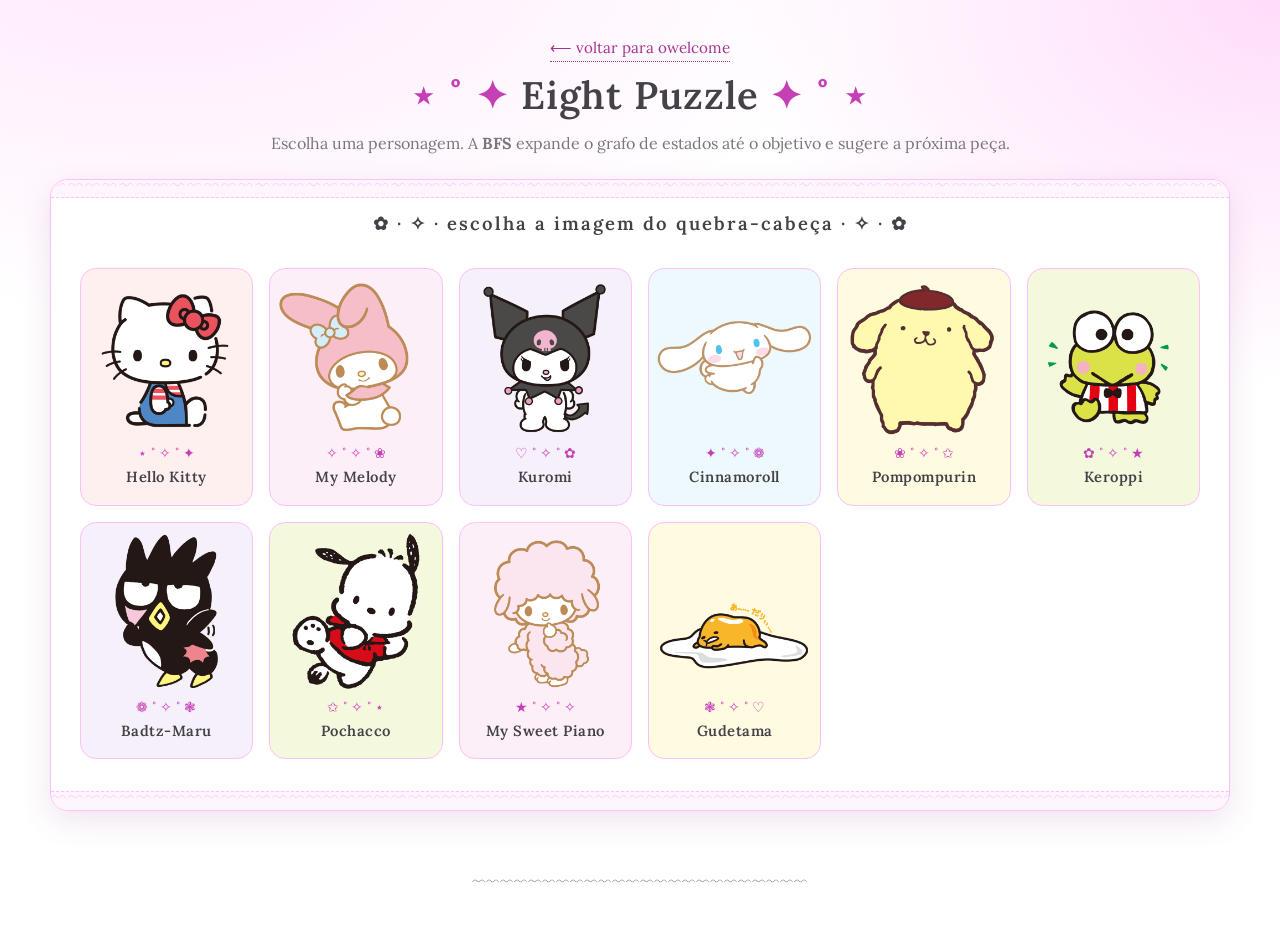
==== site/eightpuzzle.html @ 999e6971 "Adiciona showcases de BFS/DFS: Jogo da Velha e Eight Puzzle Tela inicial (site/index.html) para esco" ====
<!DOCTYPE html>
<html lang="pt-BR">
<head>
  <meta charset="UTF-8" />
  <meta name="viewport" content="width=device-width, initial-scale=1.0" />
  <title>Eight Puzzle ✦ BFS</title>
  <link rel="icon" href="data:image/svg+xml,%3Csvg xmlns='http://www.w3.org/2000/svg' viewBox='0 0 16 16'%3E%3Ctext y='13' font-size='13'%3E%F0%9F%8E%80%3C/text%3E%3C/svg%3E" />
  <link rel="preconnect" href="https://fonts.googleapis.com" />
  <link rel="preconnect" href="https://fonts.gstatic.com" crossorigin />
  <link href="https://fonts.googleapis.com/css2?family=Lora:ital,wght@0,400;0,500;0,600;1,400&display=swap" rel="stylesheet" />
  <link rel="stylesheet" href="styles.css" />
</head>
<body>
  <div class="page-head">
    <a class="backlink" href="index.html">⟵ voltar para owelcome</a>
    <h1><span class="sparkle">⋆ ˚ ✦</span> Eight Puzzle <span class="sparkle">✦ ˚ ⋆</span></h1>
    <p>Escolha uma personagem. A <b>BFS</b> expande o grafo de estados até o
      objetivo e sugere a próxima peça.</p>
  </div>

  <!-- seletor de imagem -->
  <div class="window" id="picker">
    <span class="wave -top" data-wave></span>
    <div class="window__title">✿ · ✧ · escolha a imagem do quebra-cabeça · ✧ · ✿</div>
    <div class="window__body">
      <div class="char-grid" id="char-grid"></div>
    </div>
    <span class="wave -bottom" data-wave></span>
  </div>

  <!-- area de jogo -->
  <div class="window hidden" id="game">
    <span class="wave -top" data-wave></span>
    <div class="window__body">
      <div class="play-layout">

        <div>
          <p class="panel-title"><span class="sparkle">♡</span> <span id="game-name">—</span></p>
          <div class="puzzle-board" id="board"></div>

          <div class="status" id="status"></div>

          <div class="slider-row">
            <label for="depth">embaralhar:</label>
            <input type="range" id="depth" min="4" max="16" value="11" step="1" />
            <span id="depth-val">11</span>
          </div>

          <div class="controls">
            <button class="btn -primary" id="btn-shuffle">✿ embaralhar</button>
            <button class="btn" id="btn-hint">aplicar sugestão</button>
            <button class="btn" id="btn-solve">resolver</button>
            <button class="btn" id="btn-change">trocar imagem</button>
          </div>

          <div class="note">
            <b>Lógica (BFS — igual ao pseudocódigo).</b>
            <code>fila = deque([inicio])</code>,
            <code>pai = {inicio: None}</code>; enquanto a fila não esvazia,
            tira da frente, testa se é o objetivo, senão enfileira cada vizinho
            ainda não visto guardando <code>pai[viz] = estado</code>. No fim,
            <code>reconstruct(pai, objetivo)</code> devolve o caminho mínimo.
            Vizinho = deslizar uma peça para o espaço vazio.
          </div>
        </div>

        <div>
          <p class="panel-title"><span class="sparkle">✦</span> grafo de estados (BFS, em tempo real)</p>
          <div class="graph-wrap">
            <canvas class="graph-canvas" id="graph"></canvas>
          </div>
          <div class="legend">
            <span><i class="-start"></i> estado inicial</span>
            <span><i class="-seen"></i> estado visitado</span>
            <span><i class="-goal"></i> objetivo</span>
            <span><i class="-path"></i> caminho mínimo</span>
          </div>
          <div class="graph-meta">
            <span id="graph-count">—</span>
            <span>arraste · roda para zoom ·
              <a href="#" id="btn-fit">ajustar</a></span>
          </div>
        </div>

      </div>
    </div>
    <span class="wave -bottom" data-wave></span>
  </div>

  <div class="foot"><span data-wave-inline="24"></span></div>

  <script src="js/graphview.js"></script>
  <script src="js/ui.js"></script>
  <script src="js/eightpuzzle.js"></script>
</body>
</html>
---- site/styles.css ----
/* ============================================================
   Showcases de Grafos — BFS / DFS em jogos
   Estetica: Lora + #ffc0fb / #ffffff + cinza grafite
   ============================================================ */

:root {
  --pink: #ffc0fb;
  --pink-tint: #ffe9fc;
  --pink-faint: #fff5fd;
  --white: #ffffff;
  --ink: #454149;          /* cinza grafite (no lugar do preto) */
  --ink-soft: #7b7580;
  --line: #f2a9e9;
  --accent: #c53fb6;       /* rosa mais forte p/ destaques e caminho */
  --accent-deep: #a5338f;
  --good: #4caf7d;
  --shadow: 0 10px 30px rgba(160, 90, 150, 0.16);
}

* { box-sizing: border-box; }

html { scroll-behavior: smooth; }

body {
  margin: 0;
  min-height: 100vh;
  font-family: "Lora", Georgia, "Times New Roman", serif;
  color: var(--ink);
  background:
    radial-gradient(1200px 600px at 12% -5%, var(--pink-tint), transparent 60%),
    radial-gradient(1000px 700px at 100% 0%, #ffdcfa, transparent 55%),
    var(--white);
  line-height: 1.6;
}

a { color: var(--accent-deep); }

/* ---------- moldura de "janela" com borda ﹌ ---------- */

.window {
  background: var(--white);
  border: 1.5px solid var(--pink);
  border-radius: 18px;
  box-shadow: var(--shadow);
  margin: 0 auto 2rem;
  max-width: 1180px;
  overflow: hidden;
}

.wave {
  display: block;
  overflow: hidden;
  white-space: nowrap;
  color: var(--pink);
  background: var(--pink-faint);
  height: 1.15em;
  line-height: 1.15em;
  letter-spacing: 1px;
  font-size: 1rem;
  user-select: none;
  /* ﹌ e um caractere CJK; onde nao houver fonte, a borda tracejada abaixo
     ja da o acabamento da "janela". */
  font-family: "Noto Sans CJK JP", "Noto Sans CJK SC", "Noto Sans JP",
    "Hiragino Sans", "Yu Gothic", "MS Gothic", "Lora", serif;
}
.wave.-bottom { border-top: 1px dashed var(--pink); }
.wave.-top { border-bottom: 1px dashed var(--pink); }

.window__body { padding: 1.6rem 1.8rem 2rem; }
.window__title {
  text-align: center;
  font-size: 1.15rem;
  font-weight: 600;
  letter-spacing: 2px;
  color: var(--ink);
  padding: .7rem 1rem .2rem;
}

/* ---------- cabecalho de pagina ---------- */

.page-head {
  max-width: 1180px;
  margin: 2.2rem auto 1.4rem;
  padding: 0 1.2rem;
  text-align: center;
}
.page-head h1 {
  font-size: clamp(1.6rem, 4vw, 2.4rem);
  font-weight: 600;
  margin: .2rem 0 .3rem;
  letter-spacing: 1px;
}
.page-head p { margin: .2rem 0; color: var(--ink-soft); }

.sparkle { color: var(--accent); letter-spacing: 2px; }

.backlink {
  display: inline-block;
  margin: 0 auto;
  font-size: .95rem;
  text-decoration: none;
  border-bottom: 1px dotted var(--accent-deep);
}
.backlink:hover { color: var(--accent); }

/* ---------- home ---------- */

.welcome {
  text-align: center;
  padding: 3.4rem 1.2rem 1rem;
}
.welcome__mark {
  font-size: clamp(2.6rem, 9vw, 4.6rem);
  font-weight: 600;
  letter-spacing: 3px;
  margin: 0;
  color: var(--ink);
  text-shadow: 2px 2px 0 var(--pink);
}
.welcome__sub {
  color: var(--ink-soft);
  font-style: italic;
  margin-top: .4rem;
}

.game-grid {
  display: grid;
  grid-template-columns: repeat(auto-fit, minmax(280px, 1fr));
  gap: 1.6rem;
  max-width: 900px;
  margin: 2.2rem auto 1rem;
  padding: 0 1.2rem;
}
.game-card {
  display: block;
  text-decoration: none;
  color: var(--ink);
  background: var(--white);
  border: 1.5px solid var(--pink);
  border-radius: 18px;
  padding: 1.8rem 1.4rem 2rem;
  text-align: center;
  box-shadow: var(--shadow);
  transition: transform .16s ease, box-shadow .16s ease, background .16s ease;
}
.game-card:hover {
  transform: translateY(-4px);
  background: var(--pink-faint);
  box-shadow: 0 16px 40px rgba(160, 90, 150, 0.24);
}
.game-card__name {
  font-size: 1.35rem;
  font-weight: 600;
  letter-spacing: 1px;
  margin: .4rem 0 .6rem;
}
.game-card__deco { color: var(--accent); letter-spacing: 2px; display: block; }
.game-card__desc { color: var(--ink-soft); font-size: .96rem; margin: .6rem 0 0; }
.game-card__algo {
  display: inline-block;
  margin-top: 1rem;
  font-size: .8rem;
  letter-spacing: 2px;
  text-transform: uppercase;
  color: var(--accent-deep);
  border: 1px solid var(--line);
  border-radius: 999px;
  padding: .25rem .8rem;
  background: var(--pink-faint);
}

.home-about {
  max-width: 760px;
  margin: 2.4rem auto 3rem;
  padding: 1.4rem 1.6rem;
  background: var(--pink-faint);
  border: 1px dashed var(--pink);
  border-radius: 16px;
  color: var(--ink-soft);
  font-size: .95rem;
}
.home-about b { color: var(--ink); }

/* ---------- layout jogo + grafo lado a lado ---------- */

.play-layout {
  display: grid;
  grid-template-columns: minmax(280px, 360px) 1fr;
  gap: 1.8rem;
  align-items: start;
}
@media (max-width: 860px) {
  .play-layout { grid-template-columns: 1fr; }
}

.panel-title {
  font-weight: 600;
  letter-spacing: 1px;
  margin: 0 0 .8rem;
  font-size: 1.02rem;
}
.panel-title .sparkle { font-size: .9em; }

/* ---------- jogo da velha ---------- */

.ttt-board {
  display: grid;
  grid-template-columns: repeat(3, 1fr);
  gap: 8px;
  width: 100%;
  max-width: 320px;
  aspect-ratio: 1 / 1;
  margin-bottom: 1rem;
}
.ttt-cell {
  border: 1.5px solid var(--pink);
  border-radius: 14px;
  background: var(--white);
  font-family: "Lora", serif;
  font-size: clamp(2rem, 9vw, 3rem);
  font-weight: 600;
  color: var(--ink);
  cursor: pointer;
  display: flex;
  align-items: center;
  justify-content: center;
  transition: background .12s ease, transform .12s ease;
}
.ttt-cell:hover:not(:disabled) { background: var(--pink-faint); }
.ttt-cell:disabled { cursor: default; }
.ttt-cell.-x { color: var(--accent-deep); }
.ttt-cell.-o { color: var(--ink-soft); }
.ttt-cell.-hint {
  background: var(--pink-tint);
  box-shadow: inset 0 0 0 3px var(--accent);
  animation: pulse 1.3s ease-in-out infinite;
}
.ttt-cell.-win { background: #e5f6ec; box-shadow: inset 0 0 0 3px var(--good); }

@keyframes pulse {
  0%, 100% { box-shadow: inset 0 0 0 3px var(--accent); }
  50% { box-shadow: inset 0 0 0 5px var(--pink); }
}
@keyframes pulse-out {
  0%, 100% { box-shadow: 0 0 0 3px var(--accent), 0 0 12px rgba(197, 63, 182, 0.45); }
  50% { box-shadow: 0 0 0 5px var(--pink), 0 0 18px rgba(197, 63, 182, 0.6); }
}

/* ---------- eight puzzle ---------- */

.char-grid {
  display: grid;
  grid-template-columns: repeat(auto-fit, minmax(150px, 1fr));
  gap: 1rem;
}
.char-card {
  border: 1.5px solid var(--pink);
  border-radius: 16px;
  padding: .7rem .5rem 1rem;
  text-align: center;
  cursor: pointer;
  background: var(--white);
  transition: transform .14s ease, box-shadow .14s ease;
}
.char-card:hover { transform: translateY(-3px); box-shadow: var(--shadow); }
.char-card.-active { box-shadow: 0 0 0 3px var(--accent), var(--shadow); }
.char-card img {
  width: 100%;
  border-radius: 12px;
  display: block;
  margin-bottom: .5rem;
}
.char-card__name {
  font-size: .92rem;
  font-weight: 600;
  letter-spacing: .5px;
}
.char-card__deco { display: block; color: var(--accent); font-size: .85rem; }

.puzzle-board {
  display: grid;
  grid-template-columns: repeat(3, 1fr);
  gap: 6px;
  width: 100%;
  max-width: 320px;
  aspect-ratio: 1 / 1;
  margin-bottom: 1rem;
  background: var(--pink);
  padding: 6px;
  border-radius: 16px;
}
.puzzle-tile {
  border-radius: 10px;
  background-size: 300% 300%;
  background-repeat: no-repeat;
  cursor: pointer;
  border: none;
  padding: 0;
  transition: filter .12s ease;
}
.puzzle-tile:hover { filter: brightness(1.04) saturate(1.05); }
.puzzle-tile.-blank {
  background: var(--pink-faint) !important;
  cursor: default;
}
.puzzle-tile.-hint {
  box-shadow: 0 0 0 3px var(--accent), 0 0 14px rgba(197, 63, 182, 0.5);
  animation: pulse-out 1.3s ease-in-out infinite;
  position: relative;
  z-index: 2;
}

/* ---------- controles ---------- */

.controls { display: flex; flex-wrap: wrap; gap: .6rem; margin: .4rem 0 1rem; }
button.btn {
  font-family: "Lora", serif;
  font-size: .92rem;
  color: var(--ink);
  background: var(--white);
  border: 1.5px solid var(--pink);
  border-radius: 999px;
  padding: .45rem 1.1rem;
  cursor: pointer;
  transition: background .12s ease, transform .12s ease;
}
button.btn:hover { background: var(--pink-faint); }
button.btn:active { transform: scale(.97); }
button.btn.-primary { background: var(--accent); color: var(--white); border-color: var(--accent); }
button.btn.-primary:hover { background: var(--accent-deep); }
button.btn:disabled { opacity: .45; cursor: default; }

.slider-row {
  display: flex;
  align-items: center;
  gap: .7rem;
  font-size: .9rem;
  color: var(--ink-soft);
  margin: .2rem 0 1rem;
}
.slider-row input[type="range"] { accent-color: var(--accent); flex: 1; }

/* ---------- status / mensagens ---------- */

.status {
  min-height: 3.2em;
  background: var(--pink-faint);
  border: 1px dashed var(--pink);
  border-radius: 12px;
  padding: .6rem .9rem;
  font-size: .95rem;
  margin-bottom: 1rem;
}
.status b { color: var(--accent-deep); }
.status .tag {
  display: inline-block;
  font-size: .78rem;
  letter-spacing: 1px;
  text-transform: uppercase;
  background: var(--pink);
  color: var(--ink);
  border-radius: 999px;
  padding: .1rem .6rem;
  margin-right: .4rem;
}

.note {
  font-size: .86rem;
  color: var(--ink-soft);
  background: var(--pink-faint);
  border-left: 3px solid var(--pink);
  padding: .7rem .9rem;
  border-radius: 0 10px 10px 0;
  margin-top: 1rem;
}
.note code {
  background: var(--white);
  border: 1px solid var(--line);
  border-radius: 5px;
  padding: 0 .3rem;
  font-size: .92em;
}

/* ---------- grafo ---------- */

.graph-wrap {
  border: 1.5px solid var(--pink);
  border-radius: 14px;
  overflow: hidden;
  background:
    linear-gradient(var(--pink-faint), var(--white));
}
.graph-canvas {
  display: block;
  width: 100%;
  height: 520px;
  cursor: grab;
}
.graph-canvas:active { cursor: grabbing; }

.legend {
  display: flex;
  flex-wrap: wrap;
  gap: 1rem;
  font-size: .84rem;
  color: var(--ink-soft);
  margin-top: .7rem;
}
.legend span { display: inline-flex; align-items: center; gap: .35rem; }
.legend i {
  width: 12px; height: 12px; border-radius: 3px; display: inline-block;
}
.legend .-start { background: #7a6f80; }
.legend .-goal { background: var(--good); }
.legend .-seen { background: #f2b8ea; }
.legend .-path { background: var(--accent); }

.graph-meta {
  display: flex;
  justify-content: space-between;
  flex-wrap: wrap;
  gap: .6rem;
  font-size: .82rem;
  color: var(--ink-soft);
  margin-top: .5rem;
}

/* ---------- rodape ---------- */

.foot {
  text-align: center;
  color: var(--ink-soft);
  font-size: .85rem;
  padding: 2rem 1rem 3rem;
}
.foot .wave-inline { color: var(--pink); letter-spacing: 1px; }

.hidden { display: none !important; }
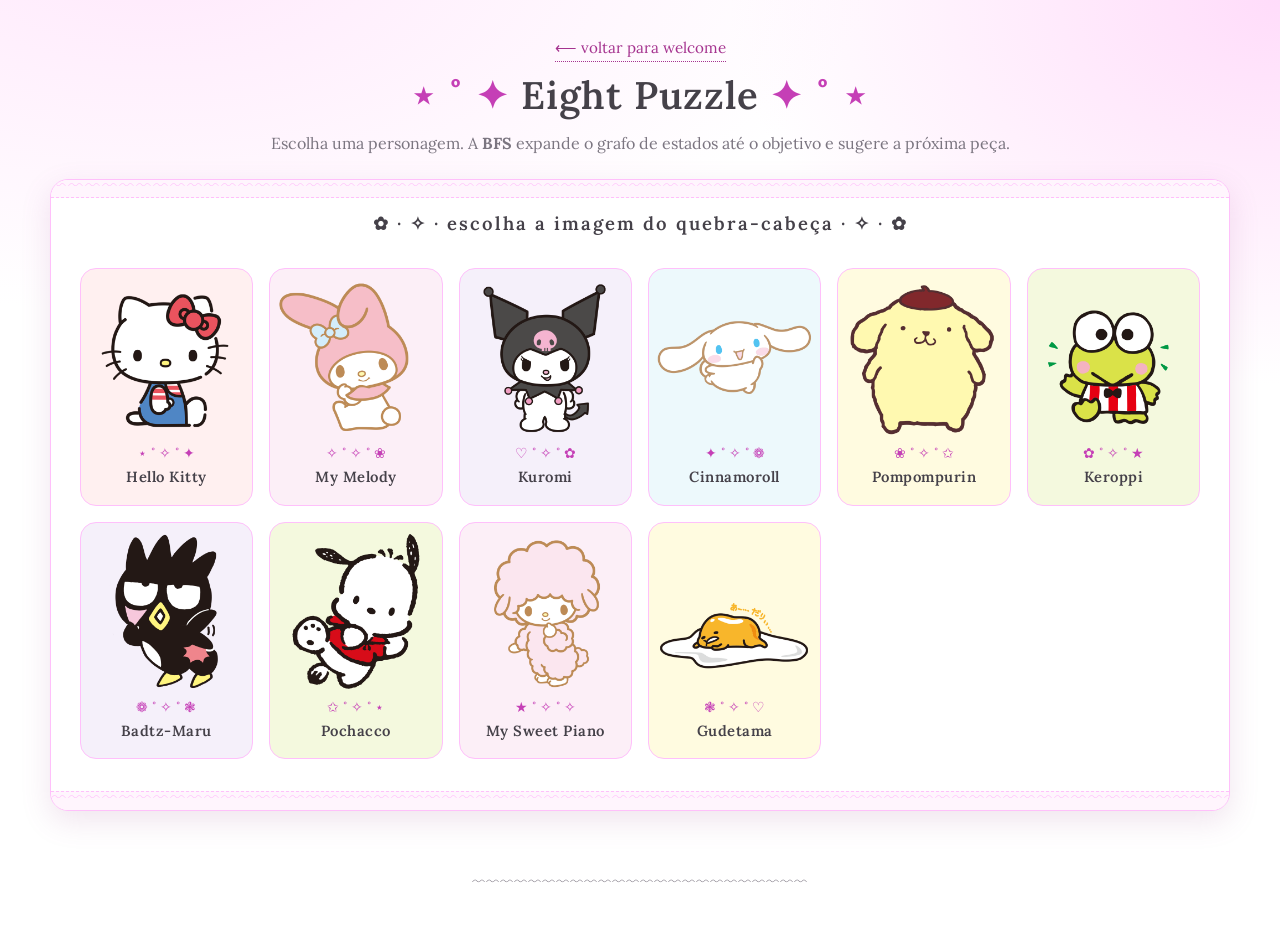
==== commit b4b0cf9e: "Grafo estático único por jogo + ajustes de UI e comemoração Grafo: - Agora cada jogo tem UM grafo es" ====
--- a/site/eightpuzzle.html
+++ b/site/eightpuzzle.html
@@ -12,7 +12,7 @@
 </head>
 <body>
   <div class="page-head">
-    <a class="backlink" href="index.html">⟵ voltar para owelcome</a>
+    <a class="backlink" href="index.html">⟵ voltar para welcome</a>
     <h1><span class="sparkle">⋆ ˚ ✦</span> Eight Puzzle <span class="sparkle">✦ ˚ ⋆</span></h1>
     <p>Escolha uma personagem. A <b>BFS</b> expande o grafo de estados até o
       objetivo e sugere a próxima peça.</p>
@@ -48,6 +48,7 @@
 
           <div class="controls">
             <button class="btn -primary" id="btn-shuffle">✿ embaralhar</button>
+            <button class="btn" id="btn-hint-toggle">ocultar sugestão</button>
             <button class="btn" id="btn-hint">aplicar sugestão</button>
             <button class="btn" id="btn-solve">resolver</button>
             <button class="btn" id="btn-change">trocar imagem</button>
@@ -90,6 +91,7 @@
   <div class="foot"><span data-wave-inline="24"></span></div>
 
   <script src="js/graphview.js"></script>
+  <script src="js/celebrate.js"></script>
   <script src="js/ui.js"></script>
   <script src="js/eightpuzzle.js"></script>
 </body>
--- a/site/styles.css
+++ b/site/styles.css
@@ -206,6 +206,7 @@
 .ttt-board {
   display: grid;
   grid-template-columns: repeat(3, 1fr);
+  grid-template-rows: repeat(3, 1fr);
   gap: 8px;
   width: 100%;
   max-width: 320px;
@@ -213,29 +214,46 @@
   margin-bottom: 1rem;
 }
 .ttt-cell {
+  min-width: 0;
+  min-height: 0;
+  padding: 0;
   border: 1.5px solid var(--pink);
   border-radius: 14px;
   background: var(--white);
   font-family: "Lora", serif;
-  font-size: clamp(2rem, 9vw, 3rem);
+  font-size: clamp(1.8rem, 8vw, 2.8rem);
+  line-height: 1;
   font-weight: 600;
   color: var(--ink);
   cursor: pointer;
+  overflow: hidden;
   display: flex;
   align-items: center;
   justify-content: center;
   transition: background .12s ease, transform .12s ease;
 }
-.ttt-cell:hover:not(:disabled) { background: var(--pink-faint); }
+.ttt-cell:hover:not(:disabled) { filter: brightness(0.97); }
 .ttt-cell:disabled { cursor: default; }
+/* casas ainda vazias: textura xadrez pastel (clareada por cima) */
+.ttt-cell.-empty {
+  background-image:
+    linear-gradient(rgba(255, 255, 255, 0.68), rgba(255, 255, 255, 0.68)),
+    url("img/textura.jpg");
+  background-size: 74px 74px;
+  background-position: center;
+}
 .ttt-cell.-x { color: var(--accent-deep); }
 .ttt-cell.-o { color: var(--ink-soft); }
 .ttt-cell.-hint {
-  background: var(--pink-tint);
   box-shadow: inset 0 0 0 3px var(--accent);
   animation: pulse 1.3s ease-in-out infinite;
 }
-.ttt-cell.-win { background: #e5f6ec; box-shadow: inset 0 0 0 3px var(--good); }
+/* vitória: amarelo pastel (no lugar do verde) */
+.ttt-cell.-win {
+  background-image: none;
+  background: #fff3c4;
+  box-shadow: inset 0 0 0 3px #f0cf6b;
+}
 
 @keyframes pulse {
   0%, 100% { box-shadow: inset 0 0 0 3px var(--accent); }
@@ -299,9 +317,11 @@
   transition: filter .12s ease;
 }
 .puzzle-tile:hover { filter: brightness(1.04) saturate(1.05); }
+/* peça vazia: cor saturada da paleta do jogo (definida inline via JS),
+   com um leve afundamento para ler como "buraco" */
 .puzzle-tile.-blank {
-  background: var(--pink-faint) !important;
   cursor: default;
+  box-shadow: inset 0 0 14px rgba(0, 0, 0, 0.22);
 }
 .puzzle-tile.-hint {
   box-shadow: 0 0 0 3px var(--accent), 0 0 14px rgba(197, 63, 182, 0.5);
@@ -436,3 +456,32 @@
 .foot .wave-inline { color: var(--pink); letter-spacing: 1px; }
 
 .hidden { display: none !important; }
+
+/* ---------- comemoração (confete + brilhos + "win") ---------- */
+
+.fx-canvas {
+  position: fixed;
+  inset: 0;
+  width: 100vw;
+  height: 100vh;
+  pointer-events: none;
+  z-index: 90;
+}
+.fx-word {
+  position: fixed;
+  left: 50%;
+  top: 42%;
+  transform: translate(-50%, -50%) scale(0.6);
+  font-family: "Lora", Georgia, serif;
+  font-size: clamp(3rem, 12vw, 6.5rem);
+  font-weight: 600;
+  letter-spacing: 3px;
+  color: var(--ink);
+  text-shadow: 3px 3px 0 var(--pink);
+  opacity: 0;
+  pointer-events: none;
+  z-index: 91;
+  transition: opacity .4s ease, transform .5s cubic-bezier(.2, 1.4, .4, 1);
+}
+.fx-word.-in { opacity: 1; transform: translate(-50%, -50%) scale(1); }
+.fx-word.-out { opacity: 0; transform: translate(-50%, -50%) scale(1.25); }
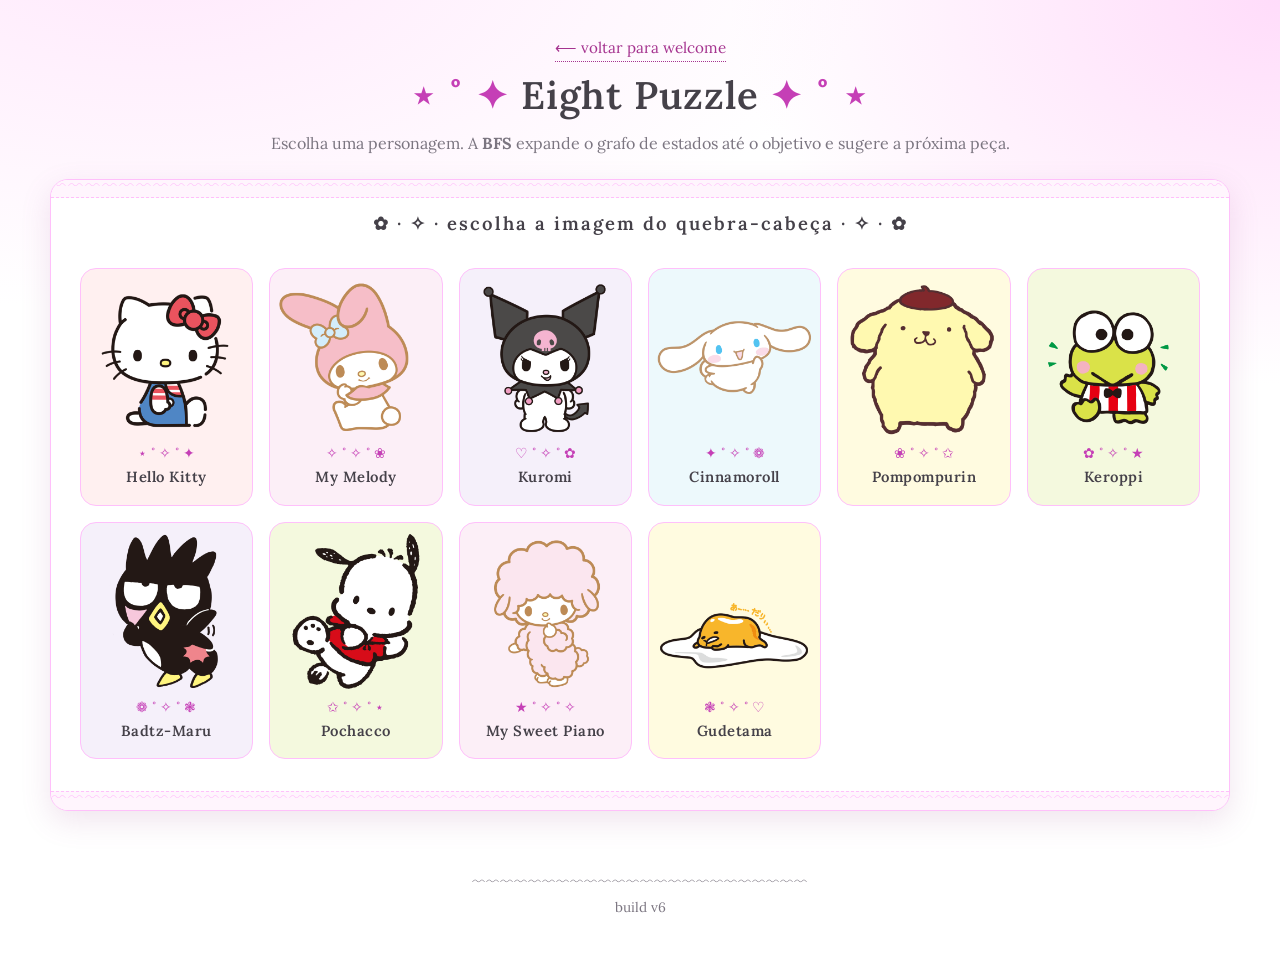
==== commit ef8b6746: "Reescreve o grafo com typed arrays (corrige travamento em 98%) + cache busting Travamento no 8-puzzl" ====
--- a/site/eightpuzzle.html
+++ b/site/eightpuzzle.html
@@ -8,7 +8,7 @@
   <link rel="preconnect" href="https://fonts.googleapis.com" />
   <link rel="preconnect" href="https://fonts.gstatic.com" crossorigin />
   <link href="https://fonts.googleapis.com/css2?family=Lora:ital,wght@0,400;0,500;0,600;1,400&display=swap" rel="stylesheet" />
-  <link rel="stylesheet" href="styles.css" />
+  <link rel="stylesheet" href="styles.css?v=6" />
 </head>
 <body>
   <div class="page-head">
@@ -88,11 +88,11 @@
     <span class="wave -bottom" data-wave></span>
   </div>
 
-  <div class="foot"><span data-wave-inline="24"></span></div>
+  <div class="foot"><span data-wave-inline="24"></span><br />build v6</div>
 
-  <script src="js/graphview.js"></script>
-  <script src="js/celebrate.js"></script>
-  <script src="js/ui.js"></script>
-  <script src="js/eightpuzzle.js"></script>
+  <script src="js/graphview.js?v=6"></script>
+  <script src="js/celebrate.js?v=6"></script>
+  <script src="js/ui.js?v=6"></script>
+  <script src="js/eightpuzzle.js?v=6"></script>
 </body>
 </html>
--- a/site/styles.css
+++ b/site/styles.css
@@ -255,13 +255,15 @@
   box-shadow: inset 0 0 0 3px #f0cf6b;
 }
 
+/* anel de espessura CONSTANTE — só a cor pulsa, para a casa nunca
+   parecer que muda de tamanho */
 @keyframes pulse {
   0%, 100% { box-shadow: inset 0 0 0 3px var(--accent); }
-  50% { box-shadow: inset 0 0 0 5px var(--pink); }
+  50% { box-shadow: inset 0 0 0 3px var(--pink); }
 }
 @keyframes pulse-out {
   0%, 100% { box-shadow: 0 0 0 3px var(--accent), 0 0 12px rgba(197, 63, 182, 0.45); }
-  50% { box-shadow: 0 0 0 5px var(--pink), 0 0 18px rgba(197, 63, 182, 0.6); }
+  50% { box-shadow: 0 0 0 3px var(--pink), 0 0 18px rgba(197, 63, 182, 0.6); }
 }
 
 /* ---------- eight puzzle ---------- */
@@ -372,6 +374,22 @@
   margin-bottom: 1rem;
 }
 .status b { color: var(--accent-deep); }
+.status .bar {
+  display: block;
+  height: 7px;
+  margin-top: .5rem;
+  border-radius: 999px;
+  background: var(--pink-tint);
+  overflow: hidden;
+}
+.status .bar i {
+  display: block;
+  height: 100%;
+  width: 0;
+  border-radius: 999px;
+  background: var(--accent);
+  transition: width .15s linear;
+}
 .status .tag {
   display: inline-block;
   font-size: .78rem;
